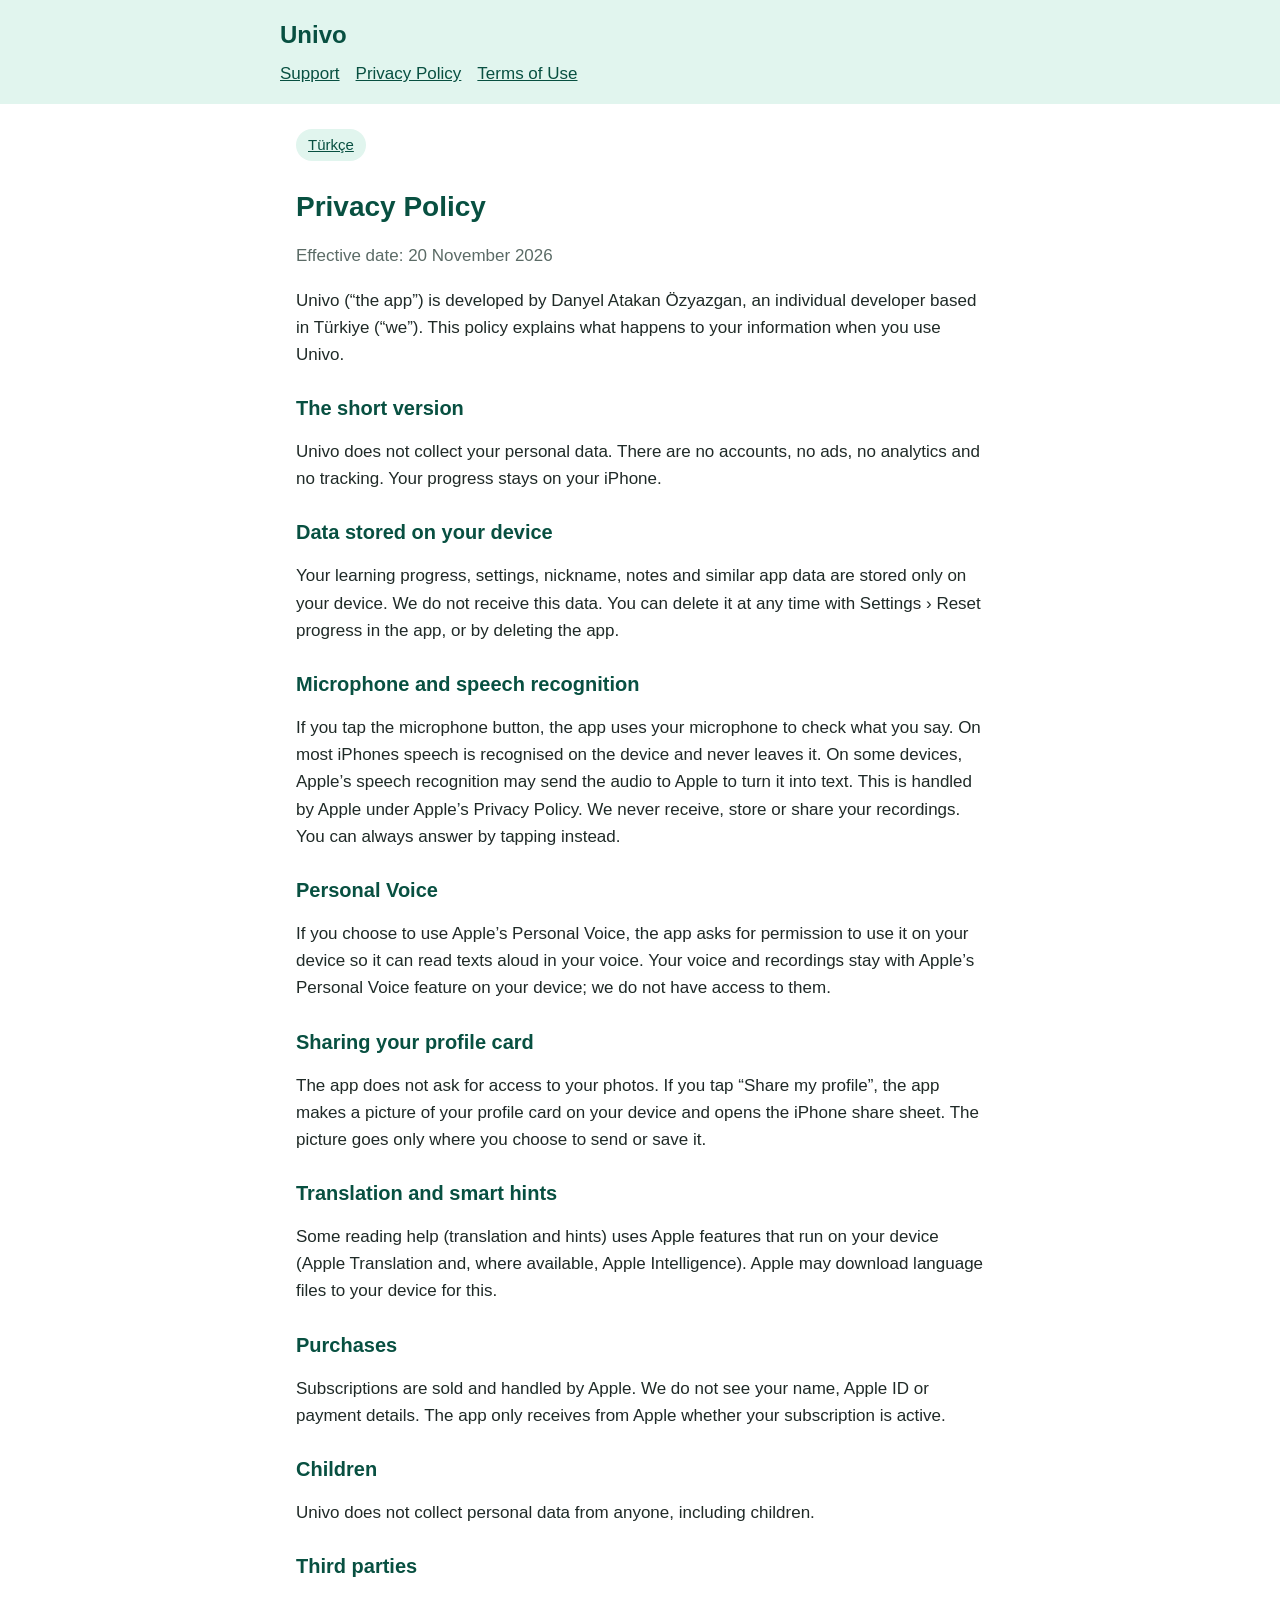
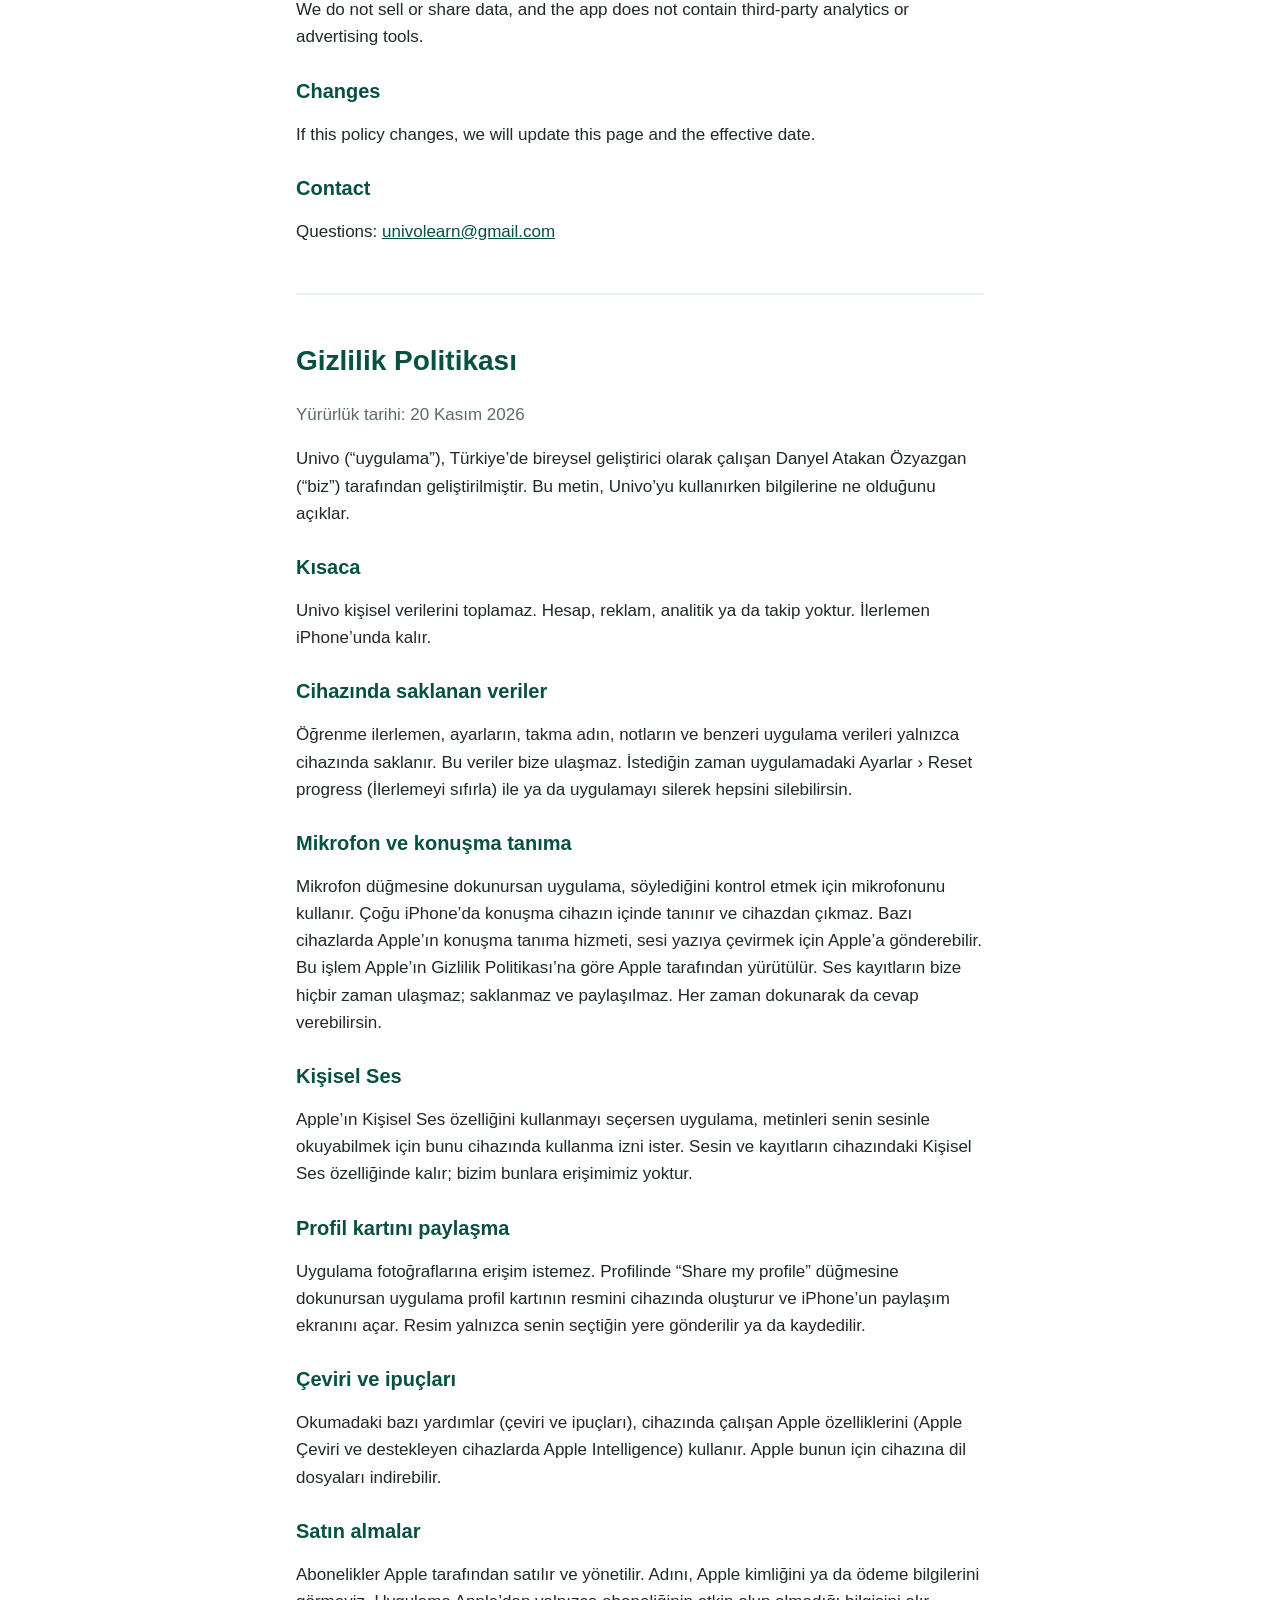
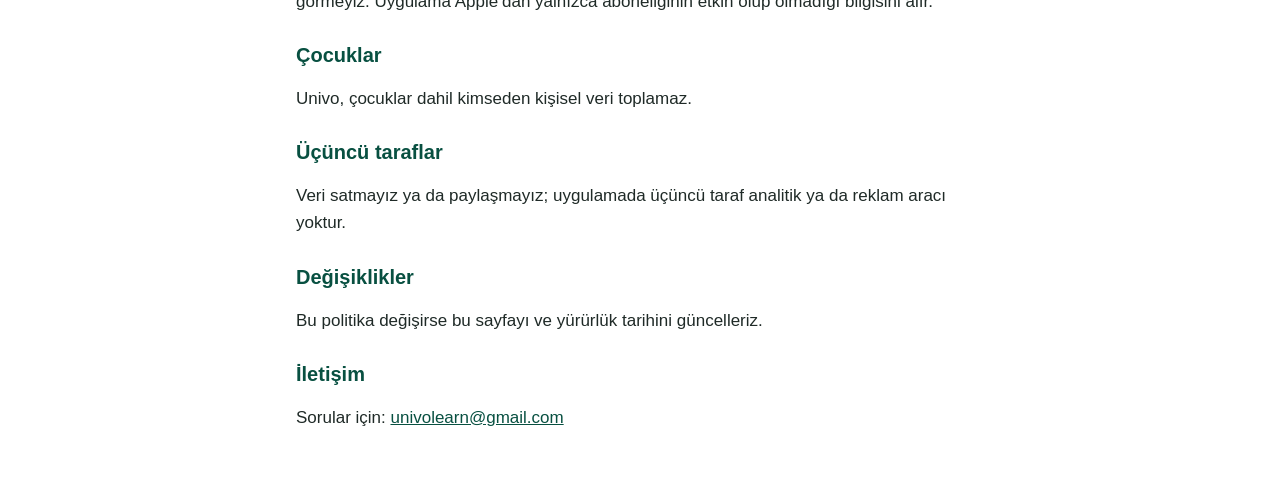
==== privacy.html @ 0c9133d4 "Univo support, privacy and terms pages" ====
<!doctype html>
<html lang="en">
<head>
<meta charset="utf-8">
<meta name="viewport" content="width=device-width, initial-scale=1">
<title>Privacy Policy – Univo</title>
<link rel="stylesheet" href="style.css">
</head>
<body>
<header><div class="in">
<a class="brand" href="index.html">Univo</a>
<nav><a href="index.html">Support</a><a href="privacy.html">Privacy Policy</a><a href="terms.html">Terms of Use</a></nav>
</div></header>
<main>
<p><a class="lang" href="#tr">Türkçe</a></p>
<h1>Privacy Policy</h1>
<p class="meta">Effective date: 20 November 2026</p>
<p>Univo (“the app”) is developed by Danyel Atakan Özyazgan, an individual developer based in Türkiye (“we”). This policy explains what happens to your information when you use Univo.</p>
<h2>The short version</h2>
<p>Univo does not collect your personal data. There are no accounts, no ads, no analytics and no tracking. Your progress stays on your iPhone.</p>
<h2>Data stored on your device</h2>
<p>Your learning progress, settings, nickname, notes and similar app data are stored only on your device. We do not receive this data. You can delete it at any time with Settings › Reset progress in the app, or by deleting the app.</p>
<h2>Microphone and speech recognition</h2>
<p>If you tap the microphone button, the app uses your microphone to check what you say. On most iPhones speech is recognised on the device and never leaves it. On some devices, Apple’s speech recognition may send the audio to Apple to turn it into text. This is handled by Apple under Apple’s Privacy Policy. We never receive, store or share your recordings. You can always answer by tapping instead.</p>
<h2>Personal Voice</h2>
<p>If you choose to use Apple’s Personal Voice, the app asks for permission to use it on your device so it can read texts aloud in your voice. Your voice and recordings stay with Apple’s Personal Voice feature on your device; we do not have access to them.</p>
<h2>Sharing your profile card</h2>
<p>The app does not ask for access to your photos. If you tap “Share my profile”, the app makes a picture of your profile card on your device and opens the iPhone share sheet. The picture goes only where you choose to send or save it.</p>
<h2>Translation and smart hints</h2>
<p>Some reading help (translation and hints) uses Apple features that run on your device (Apple Translation and, where available, Apple Intelligence). Apple may download language files to your device for this.</p>
<h2>Purchases</h2>
<p>Subscriptions are sold and handled by Apple. We do not see your name, Apple ID or payment details. The app only receives from Apple whether your subscription is active.</p>
<h2>Children</h2>
<p>Univo does not collect personal data from anyone, including children.</p>
<h2>Third parties</h2>
<p>We do not sell or share data, and the app does not contain third-party analytics or advertising tools.</p>
<h2>Changes</h2>
<p>If this policy changes, we will update this page and the effective date.</p>
<h2>Contact</h2>
<p>Questions: <a href="mailto:univolearn@gmail.com">univolearn@gmail.com</a></p>

<hr>
<section id="tr" lang="tr">
<h1>Gizlilik Politikası</h1>
<p class="meta">Yürürlük tarihi: 20 Kasım 2026</p>
<p>Univo (“uygulama”), Türkiye’de bireysel geliştirici olarak çalışan Danyel Atakan Özyazgan (“biz”) tarafından geliştirilmiştir. Bu metin, Univo’yu kullanırken bilgilerine ne olduğunu açıklar.</p>
<h2>Kısaca</h2>
<p>Univo kişisel verilerini toplamaz. Hesap, reklam, analitik ya da takip yoktur. İlerlemen iPhone’unda kalır.</p>
<h2>Cihazında saklanan veriler</h2>
<p>Öğrenme ilerlemen, ayarların, takma adın, notların ve benzeri uygulama verileri yalnızca cihazında saklanır. Bu veriler bize ulaşmaz. İstediğin zaman uygulamadaki Ayarlar › Reset progress (İlerlemeyi sıfırla) ile ya da uygulamayı silerek hepsini silebilirsin.</p>
<h2>Mikrofon ve konuşma tanıma</h2>
<p>Mikrofon düğmesine dokunursan uygulama, söylediğini kontrol etmek için mikrofonunu kullanır. Çoğu iPhone’da konuşma cihazın içinde tanınır ve cihazdan çıkmaz. Bazı cihazlarda Apple’ın konuşma tanıma hizmeti, sesi yazıya çevirmek için Apple’a gönderebilir. Bu işlem Apple’ın Gizlilik Politikası’na göre Apple tarafından yürütülür. Ses kayıtların bize hiçbir zaman ulaşmaz; saklanmaz ve paylaşılmaz. Her zaman dokunarak da cevap verebilirsin.</p>
<h2>Kişisel Ses</h2>
<p>Apple’ın Kişisel Ses özelliğini kullanmayı seçersen uygulama, metinleri senin sesinle okuyabilmek için bunu cihazında kullanma izni ister. Sesin ve kayıtların cihazındaki Kişisel Ses özelliğinde kalır; bizim bunlara erişimimiz yoktur.</p>
<h2>Profil kartını paylaşma</h2>
<p>Uygulama fotoğraflarına erişim istemez. Profilinde “Share my profile” düğmesine dokunursan uygulama profil kartının resmini cihazında oluşturur ve iPhone’un paylaşım ekranını açar. Resim yalnızca senin seçtiğin yere gönderilir ya da kaydedilir.</p>
<h2>Çeviri ve ipuçları</h2>
<p>Okumadaki bazı yardımlar (çeviri ve ipuçları), cihazında çalışan Apple özelliklerini (Apple Çeviri ve destekleyen cihazlarda Apple Intelligence) kullanır. Apple bunun için cihazına dil dosyaları indirebilir.</p>
<h2>Satın almalar</h2>
<p>Abonelikler Apple tarafından satılır ve yönetilir. Adını, Apple kimliğini ya da ödeme bilgilerini görmeyiz. Uygulama Apple’dan yalnızca aboneliğinin etkin olup olmadığı bilgisini alır.</p>
<h2>Çocuklar</h2>
<p>Univo, çocuklar dahil kimseden kişisel veri toplamaz.</p>
<h2>Üçüncü taraflar</h2>
<p>Veri satmayız ya da paylaşmayız; uygulamada üçüncü taraf analitik ya da reklam aracı yoktur.</p>
<h2>Değişiklikler</h2>
<p>Bu politika değişirse bu sayfayı ve yürürlük tarihini güncelleriz.</p>
<h2>İletişim</h2>
<p>Sorular için: <a href="mailto:univolearn@gmail.com">univolearn@gmail.com</a></p>
</section>
</main>
</body>
</html>
---- style.css ----
:root{--bg:#fff;--accent:#E1F5EE;--head:#085041;--text:#1f2a27;--muted:#5b6b66}
*{box-sizing:border-box}
body{margin:0;background:var(--bg);color:var(--text);font:17px/1.6 -apple-system,BlinkMacSystemFont,"Segoe UI",Roboto,Helvetica,Arial,sans-serif;-webkit-text-size-adjust:100%}
header{background:var(--accent);padding:16px}
header .in,main{max-width:720px;margin:0 auto}
.brand{font-size:24px;font-weight:700;color:var(--head);text-decoration:none}
nav{margin-top:6px;display:flex;flex-wrap:wrap;gap:16px}
nav a,a{color:var(--head)}
main{padding:8px 16px 48px}
h1,h2{color:var(--head);line-height:1.25}
h1{font-size:28px;margin-top:28px}
h2{font-size:20px;margin-top:28px}
.lang{display:inline-block;background:var(--accent);padding:4px 12px;border-radius:999px;font-size:15px}
.meta{color:var(--muted)}
hr{border:0;border-top:2px solid var(--accent);margin:48px 0}
li{margin:6px 0}
a{overflow-wrap:anywhere}
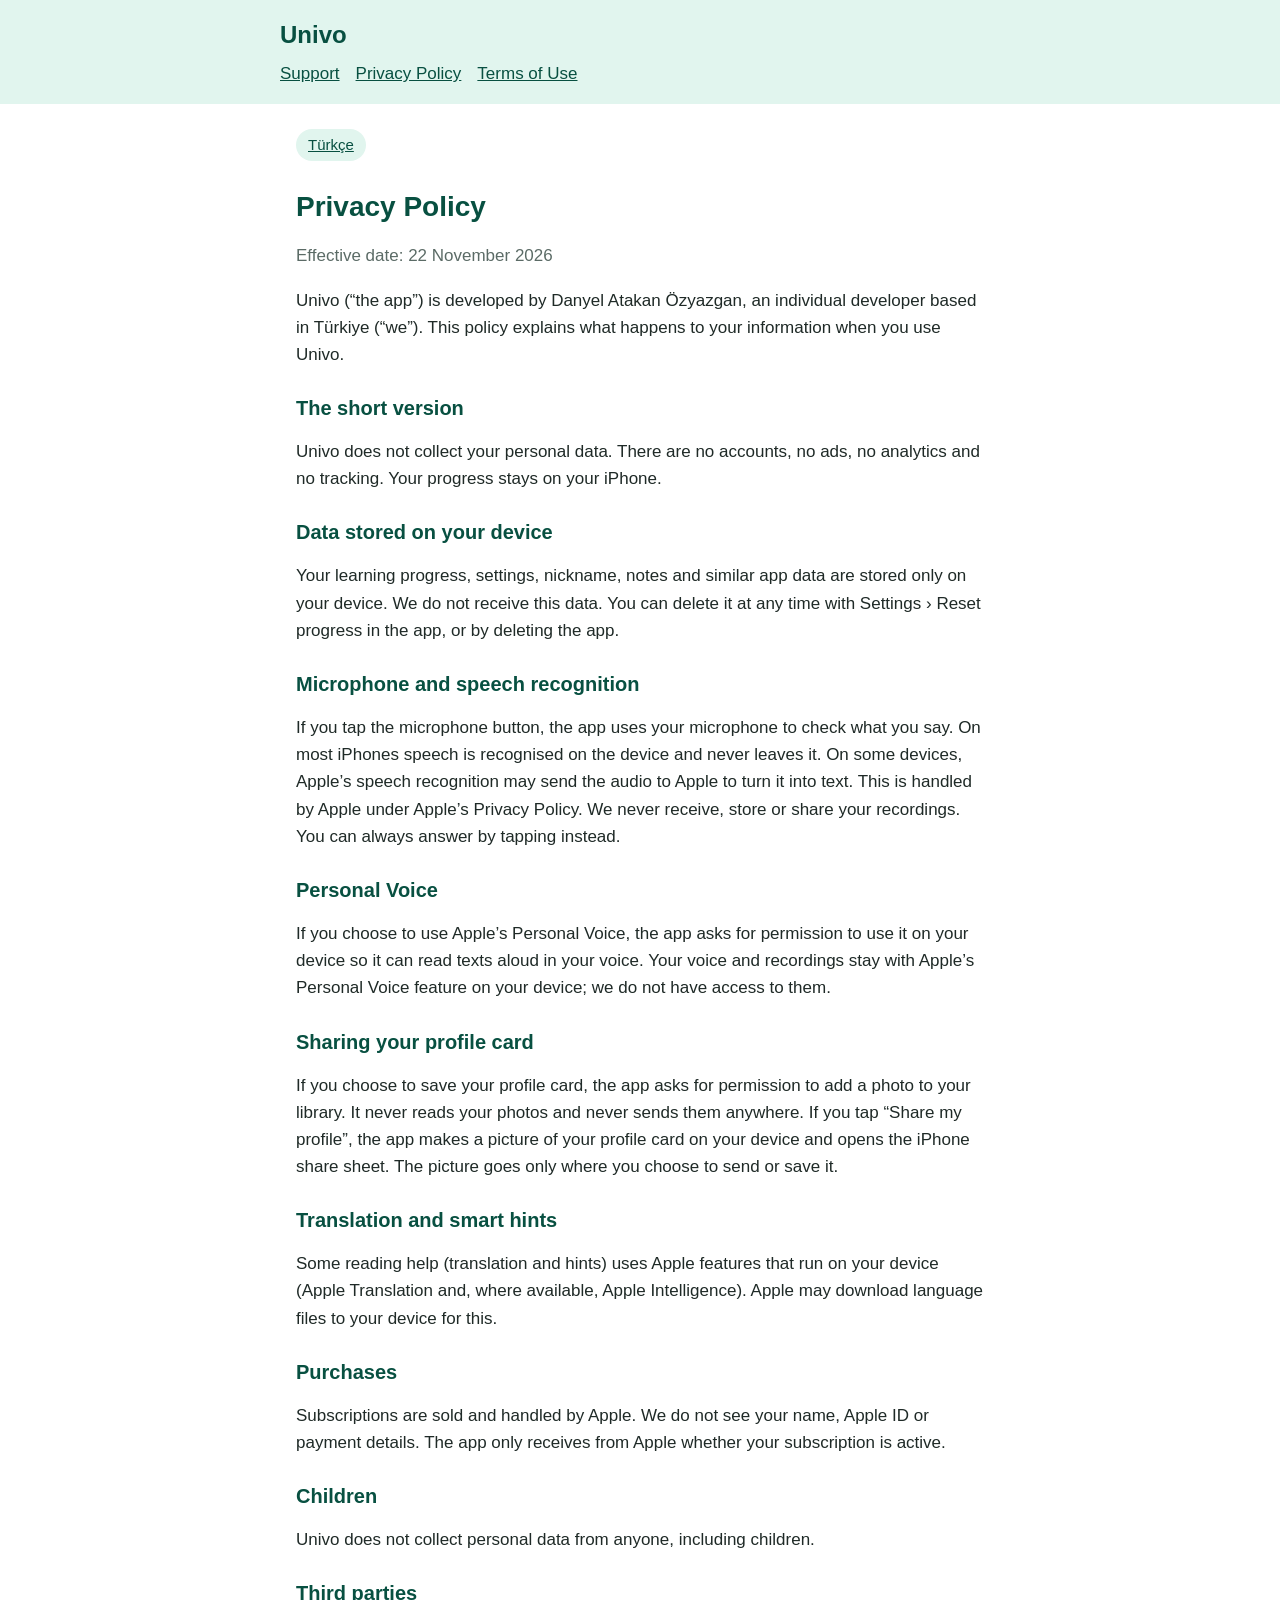
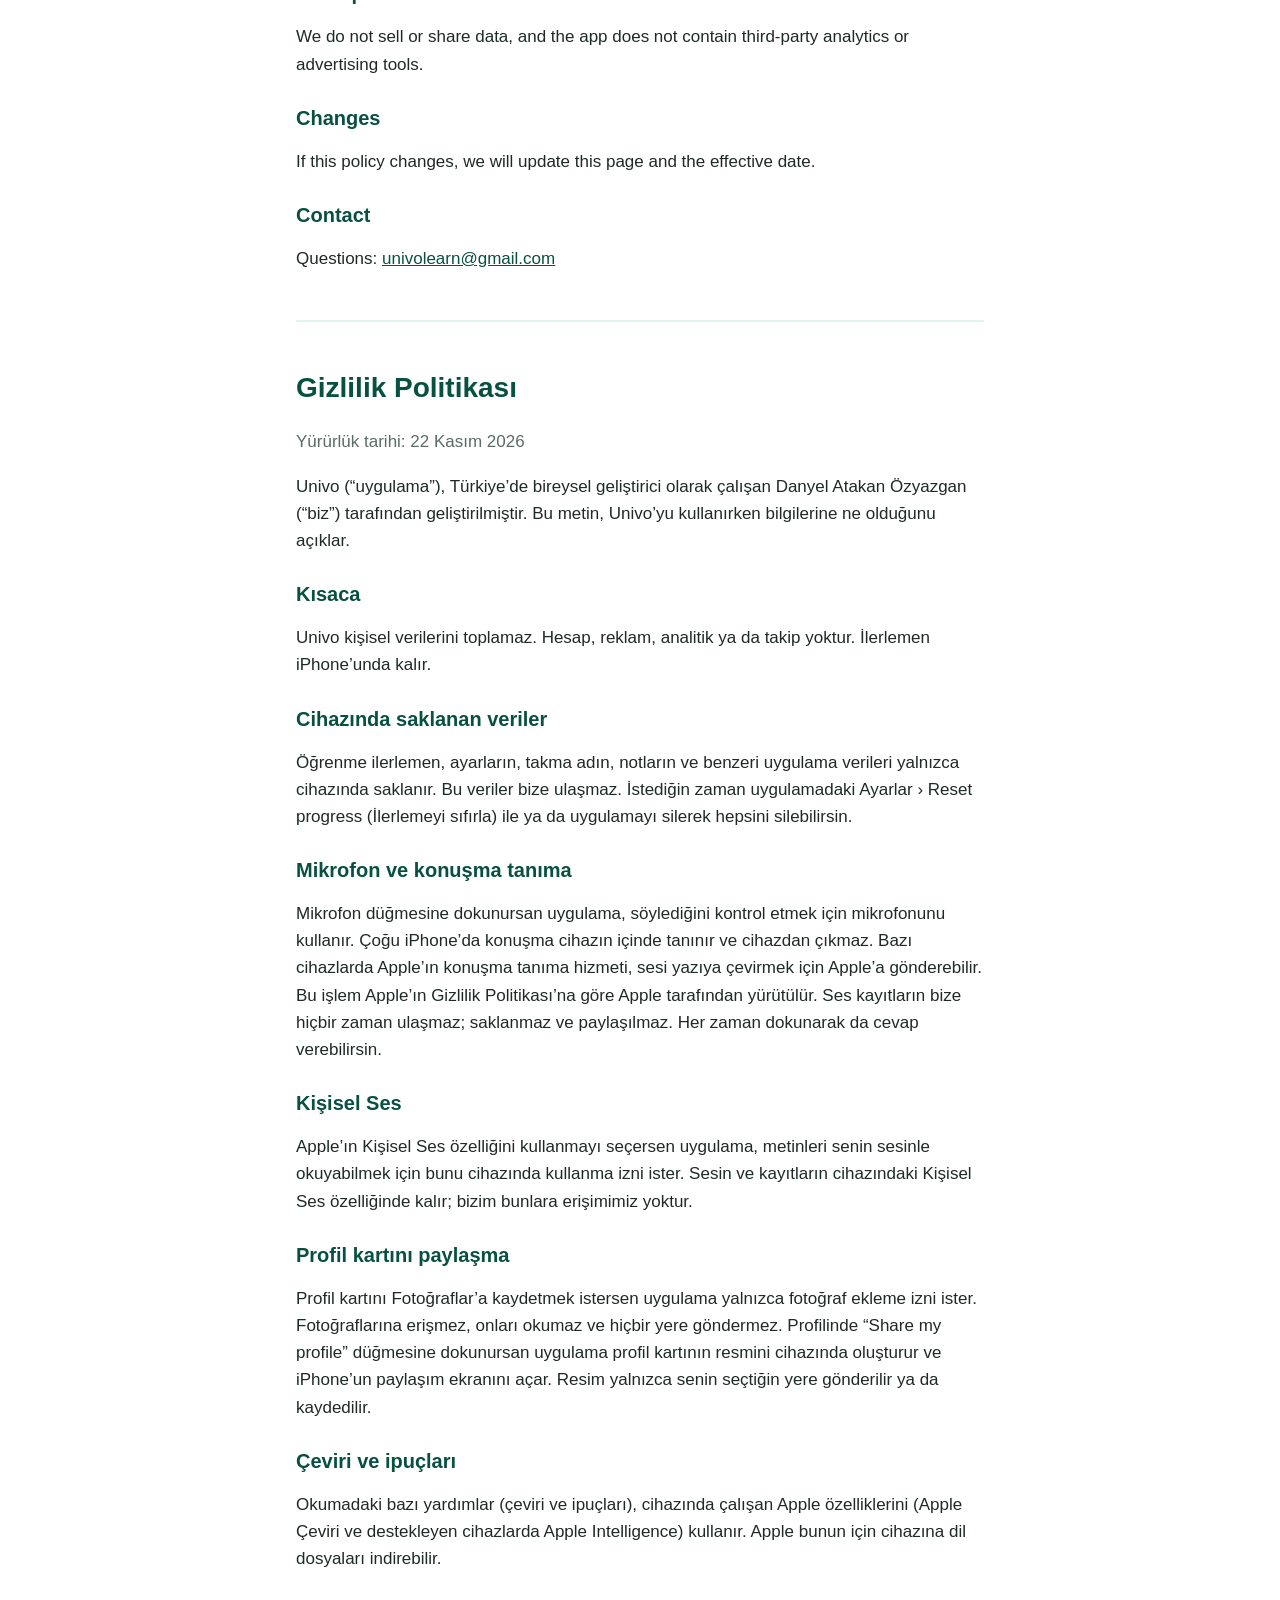
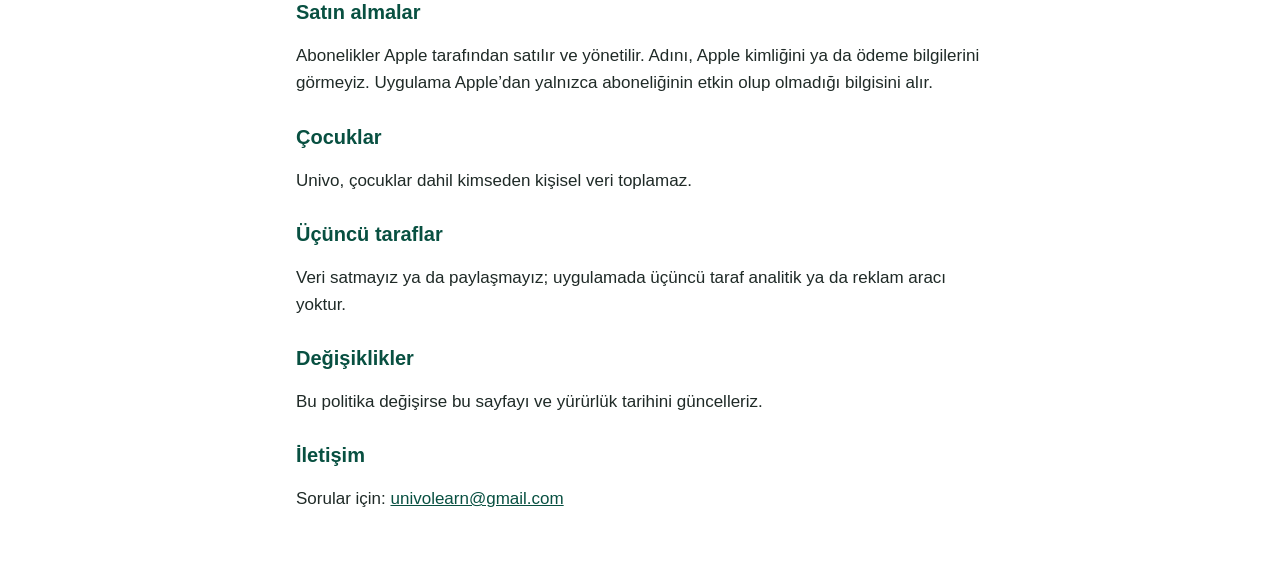
==== commit c30c2e97: "privacy: fotoğraf ekleme izni açıklaması; tarih 22 Kasım 2026 Co-Authored-By: Claude Opus 5.5 <norep" ====
--- a/privacy.html
+++ b/privacy.html
@@ -14,7 +14,7 @@
 <main>
 <p><a class="lang" href="#tr">Türkçe</a></p>
 <h1>Privacy Policy</h1>
-<p class="meta">Effective date: 20 November 2026</p>
+<p class="meta">Effective date: 22 November 2026</p>
 <p>Univo (“the app”) is developed by Danyel Atakan Özyazgan, an individual developer based in Türkiye (“we”). This policy explains what happens to your information when you use Univo.</p>
 <h2>The short version</h2>
 <p>Univo does not collect your personal data. There are no accounts, no ads, no analytics and no tracking. Your progress stays on your iPhone.</p>
@@ -25,7 +25,7 @@
 <h2>Personal Voice</h2>
 <p>If you choose to use Apple’s Personal Voice, the app asks for permission to use it on your device so it can read texts aloud in your voice. Your voice and recordings stay with Apple’s Personal Voice feature on your device; we do not have access to them.</p>
 <h2>Sharing your profile card</h2>
-<p>The app does not ask for access to your photos. If you tap “Share my profile”, the app makes a picture of your profile card on your device and opens the iPhone share sheet. The picture goes only where you choose to send or save it.</p>
+<p>If you choose to save your profile card, the app asks for permission to add a photo to your library. It never reads your photos and never sends them anywhere. If you tap “Share my profile”, the app makes a picture of your profile card on your device and opens the iPhone share sheet. The picture goes only where you choose to send or save it.</p>
 <h2>Translation and smart hints</h2>
 <p>Some reading help (translation and hints) uses Apple features that run on your device (Apple Translation and, where available, Apple Intelligence). Apple may download language files to your device for this.</p>
 <h2>Purchases</h2>
@@ -42,7 +42,7 @@
 <hr>
 <section id="tr" lang="tr">
 <h1>Gizlilik Politikası</h1>
-<p class="meta">Yürürlük tarihi: 20 Kasım 2026</p>
+<p class="meta">Yürürlük tarihi: 22 Kasım 2026</p>
 <p>Univo (“uygulama”), Türkiye’de bireysel geliştirici olarak çalışan Danyel Atakan Özyazgan (“biz”) tarafından geliştirilmiştir. Bu metin, Univo’yu kullanırken bilgilerine ne olduğunu açıklar.</p>
 <h2>Kısaca</h2>
 <p>Univo kişisel verilerini toplamaz. Hesap, reklam, analitik ya da takip yoktur. İlerlemen iPhone’unda kalır.</p>
@@ -53,7 +53,7 @@
 <h2>Kişisel Ses</h2>
 <p>Apple’ın Kişisel Ses özelliğini kullanmayı seçersen uygulama, metinleri senin sesinle okuyabilmek için bunu cihazında kullanma izni ister. Sesin ve kayıtların cihazındaki Kişisel Ses özelliğinde kalır; bizim bunlara erişimimiz yoktur.</p>
 <h2>Profil kartını paylaşma</h2>
-<p>Uygulama fotoğraflarına erişim istemez. Profilinde “Share my profile” düğmesine dokunursan uygulama profil kartının resmini cihazında oluşturur ve iPhone’un paylaşım ekranını açar. Resim yalnızca senin seçtiğin yere gönderilir ya da kaydedilir.</p>
+<p>Profil kartını Fotoğraflar’a kaydetmek istersen uygulama yalnızca fotoğraf ekleme izni ister. Fotoğraflarına erişmez, onları okumaz ve hiçbir yere göndermez. Profilinde “Share my profile” düğmesine dokunursan uygulama profil kartının resmini cihazında oluşturur ve iPhone’un paylaşım ekranını açar. Resim yalnızca senin seçtiğin yere gönderilir ya da kaydedilir.</p>
 <h2>Çeviri ve ipuçları</h2>
 <p>Okumadaki bazı yardımlar (çeviri ve ipuçları), cihazında çalışan Apple özelliklerini (Apple Çeviri ve destekleyen cihazlarda Apple Intelligence) kullanır. Apple bunun için cihazına dil dosyaları indirebilir.</p>
 <h2>Satın almalar</h2>
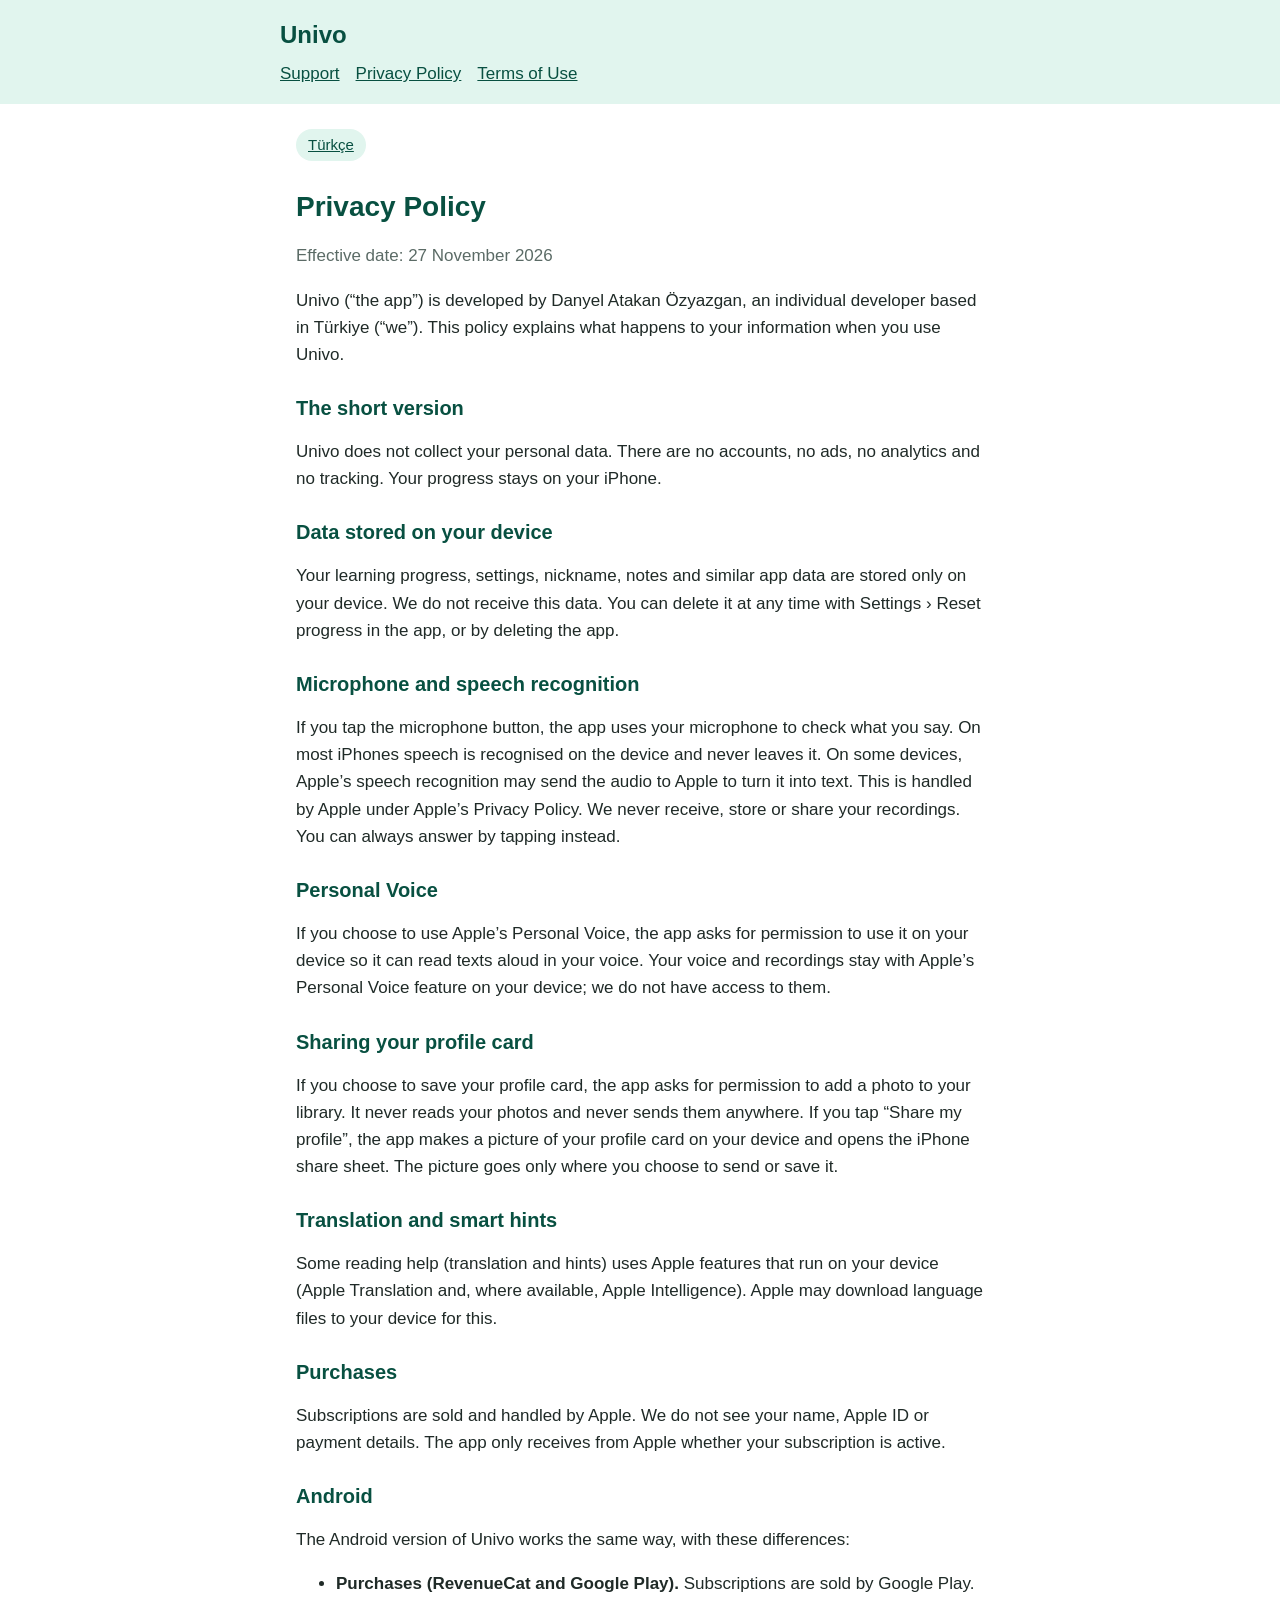
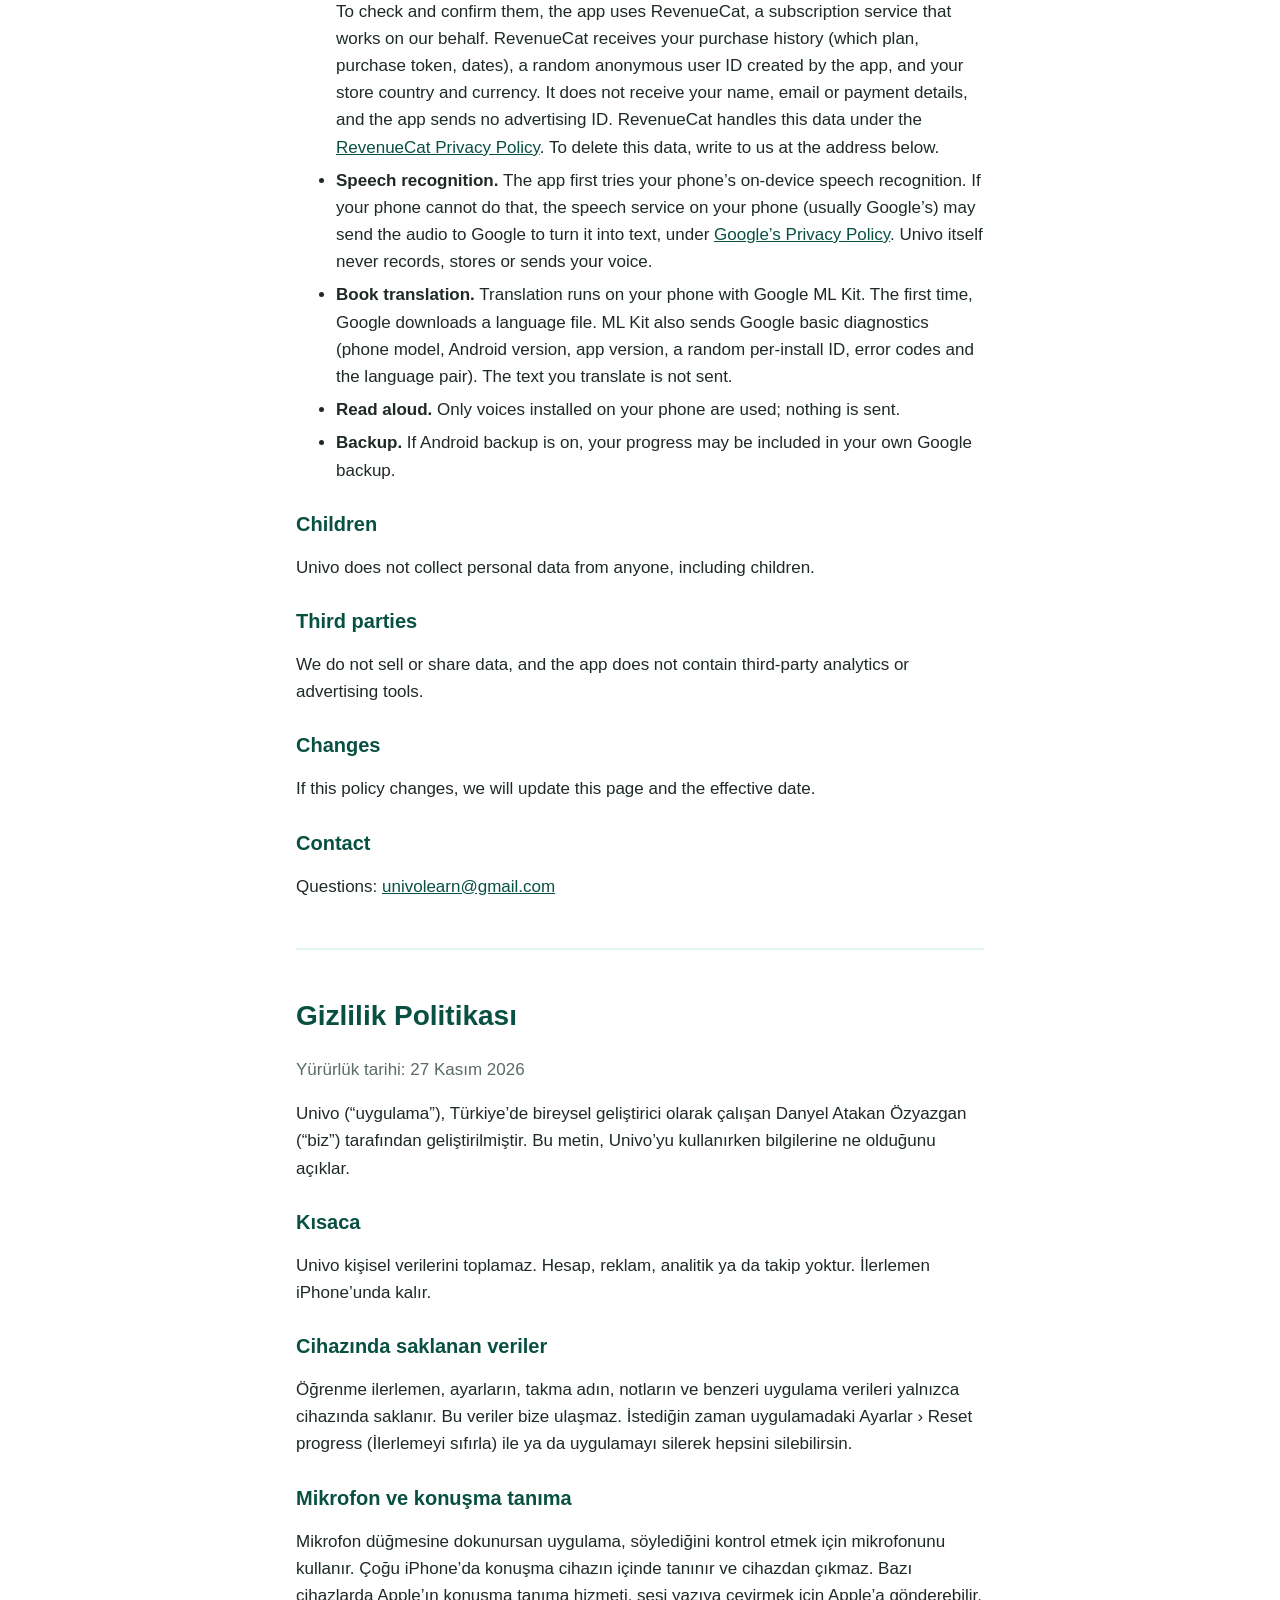
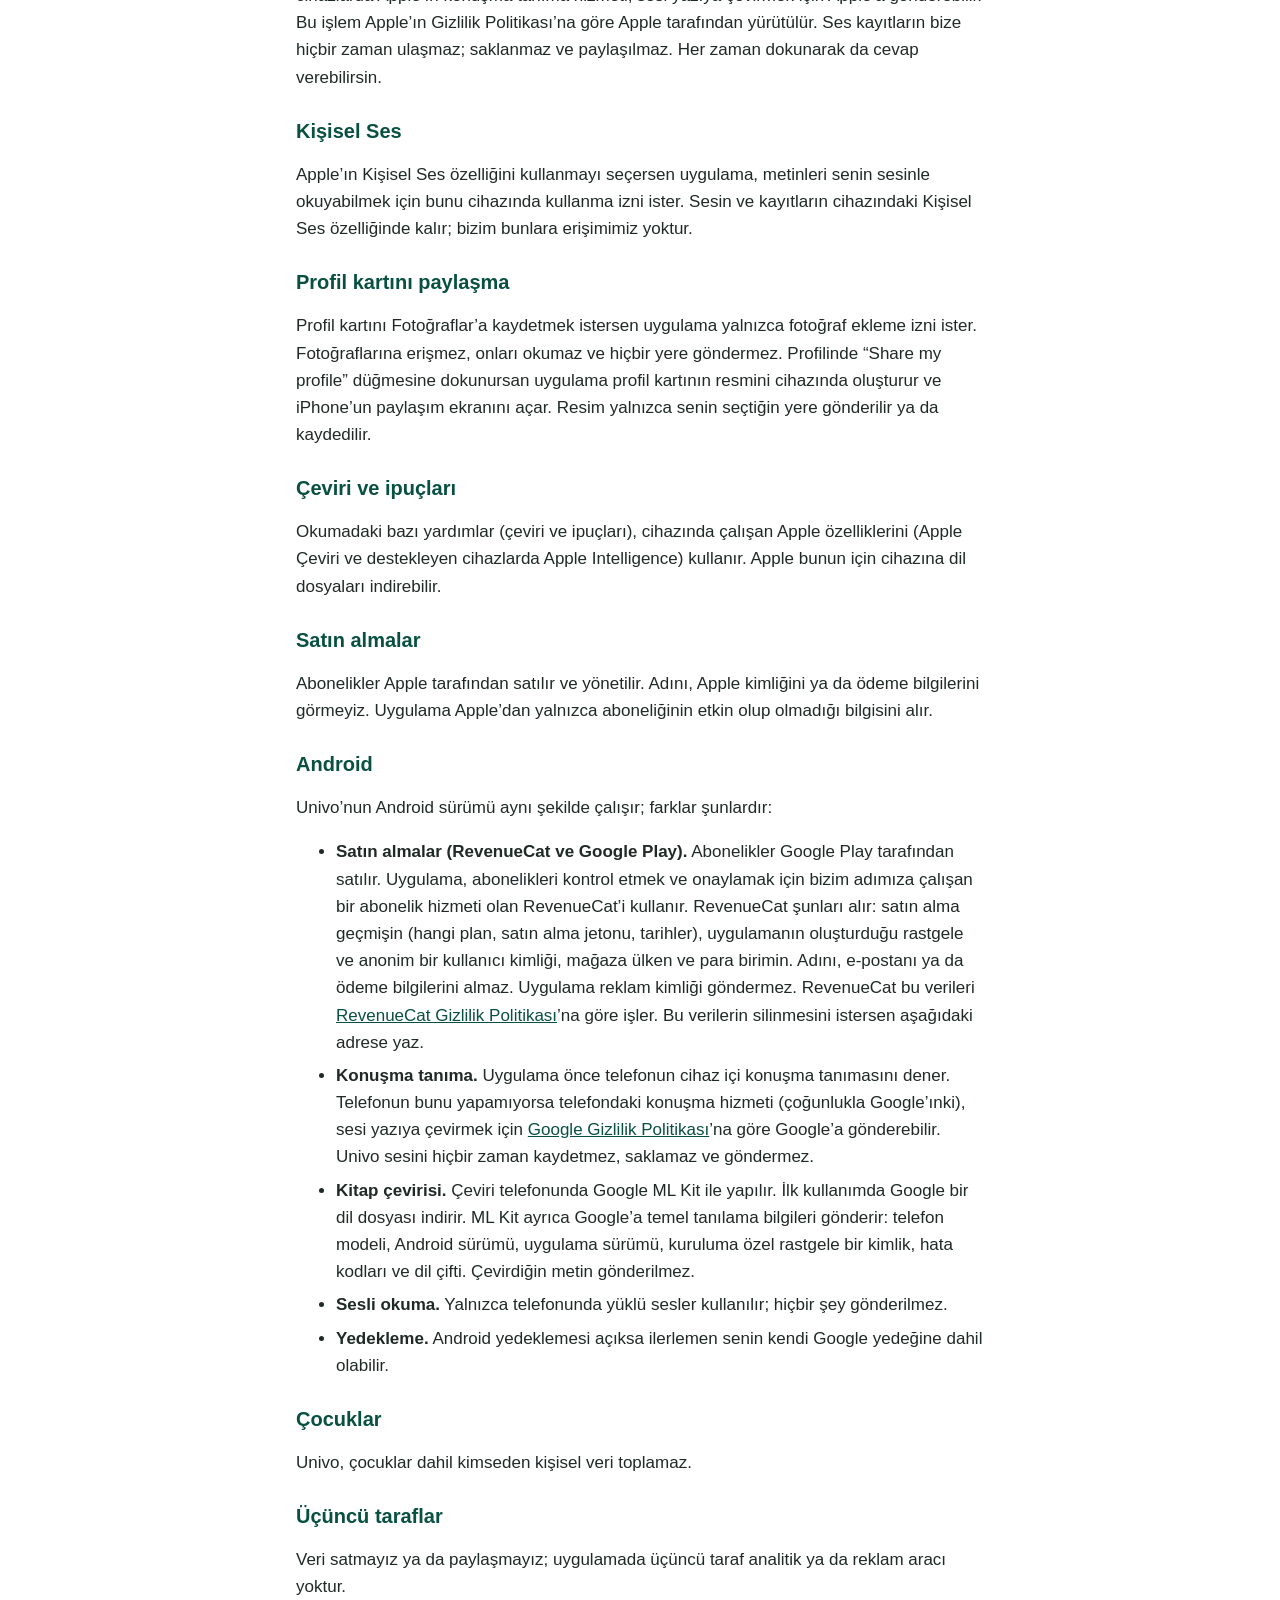
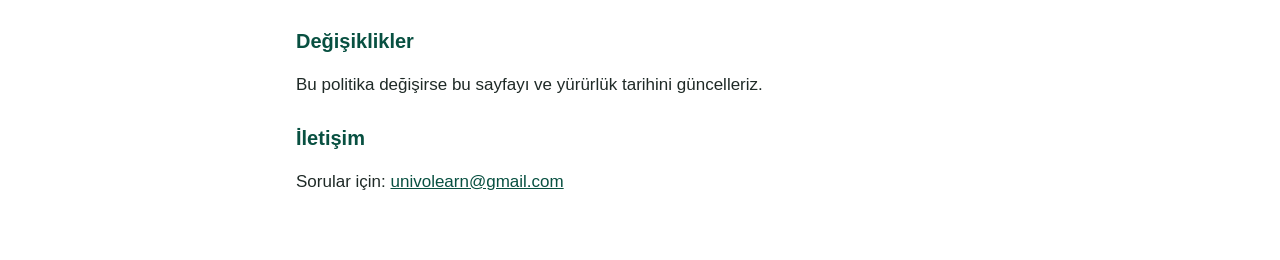
==== commit eb825408: "privacy: Android bölümü (RevenueCat, konuşma tanıma, ML Kit çeviri, yedekleme); tarih 27 Kasım 2026 " ====
--- a/privacy.html
+++ b/privacy.html
@@ -14,7 +14,7 @@
 <main>
 <p><a class="lang" href="#tr">Türkçe</a></p>
 <h1>Privacy Policy</h1>
-<p class="meta">Effective date: 22 November 2026</p>
+<p class="meta">Effective date: 27 November 2026</p>
 <p>Univo (“the app”) is developed by Danyel Atakan Özyazgan, an individual developer based in Türkiye (“we”). This policy explains what happens to your information when you use Univo.</p>
 <h2>The short version</h2>
 <p>Univo does not collect your personal data. There are no accounts, no ads, no analytics and no tracking. Your progress stays on your iPhone.</p>
@@ -30,6 +30,15 @@
 <p>Some reading help (translation and hints) uses Apple features that run on your device (Apple Translation and, where available, Apple Intelligence). Apple may download language files to your device for this.</p>
 <h2>Purchases</h2>
 <p>Subscriptions are sold and handled by Apple. We do not see your name, Apple ID or payment details. The app only receives from Apple whether your subscription is active.</p>
+<h2>Android</h2>
+<p>The Android version of Univo works the same way, with these differences:</p>
+<ul>
+<li><strong>Purchases (RevenueCat and Google Play).</strong> Subscriptions are sold by Google Play. To check and confirm them, the app uses RevenueCat, a subscription service that works on our behalf. RevenueCat receives your purchase history (which plan, purchase token, dates), a random anonymous user ID created by the app, and your store country and currency. It does not receive your name, email or payment details, and the app sends no advertising ID. RevenueCat handles this data under the <a href="https://www.revenuecat.com/privacy">RevenueCat Privacy Policy</a>. To delete this data, write to us at the address below.</li>
+<li><strong>Speech recognition.</strong> The app first tries your phone’s on-device speech recognition. If your phone cannot do that, the speech service on your phone (usually Google’s) may send the audio to Google to turn it into text, under <a href="https://policies.google.com/privacy">Google’s Privacy Policy</a>. Univo itself never records, stores or sends your voice.</li>
+<li><strong>Book translation.</strong> Translation runs on your phone with Google ML Kit. The first time, Google downloads a language file. ML Kit also sends Google basic diagnostics (phone model, Android version, app version, a random per-install ID, error codes and the language pair). The text you translate is not sent.</li>
+<li><strong>Read aloud.</strong> Only voices installed on your phone are used; nothing is sent.</li>
+<li><strong>Backup.</strong> If Android backup is on, your progress may be included in your own Google backup.</li>
+</ul>
 <h2>Children</h2>
 <p>Univo does not collect personal data from anyone, including children.</p>
 <h2>Third parties</h2>
@@ -42,7 +51,7 @@
 <hr>
 <section id="tr" lang="tr">
 <h1>Gizlilik Politikası</h1>
-<p class="meta">Yürürlük tarihi: 22 Kasım 2026</p>
+<p class="meta">Yürürlük tarihi: 27 Kasım 2026</p>
 <p>Univo (“uygulama”), Türkiye’de bireysel geliştirici olarak çalışan Danyel Atakan Özyazgan (“biz”) tarafından geliştirilmiştir. Bu metin, Univo’yu kullanırken bilgilerine ne olduğunu açıklar.</p>
 <h2>Kısaca</h2>
 <p>Univo kişisel verilerini toplamaz. Hesap, reklam, analitik ya da takip yoktur. İlerlemen iPhone’unda kalır.</p>
@@ -58,6 +67,15 @@
 <p>Okumadaki bazı yardımlar (çeviri ve ipuçları), cihazında çalışan Apple özelliklerini (Apple Çeviri ve destekleyen cihazlarda Apple Intelligence) kullanır. Apple bunun için cihazına dil dosyaları indirebilir.</p>
 <h2>Satın almalar</h2>
 <p>Abonelikler Apple tarafından satılır ve yönetilir. Adını, Apple kimliğini ya da ödeme bilgilerini görmeyiz. Uygulama Apple’dan yalnızca aboneliğinin etkin olup olmadığı bilgisini alır.</p>
+<h2>Android</h2>
+<p>Univo’nun Android sürümü aynı şekilde çalışır; farklar şunlardır:</p>
+<ul>
+<li><strong>Satın almalar (RevenueCat ve Google Play).</strong> Abonelikler Google Play tarafından satılır. Uygulama, abonelikleri kontrol etmek ve onaylamak için bizim adımıza çalışan bir abonelik hizmeti olan RevenueCat’i kullanır. RevenueCat şunları alır: satın alma geçmişin (hangi plan, satın alma jetonu, tarihler), uygulamanın oluşturduğu rastgele ve anonim bir kullanıcı kimliği, mağaza ülken ve para birimin. Adını, e-postanı ya da ödeme bilgilerini almaz. Uygulama reklam kimliği göndermez. RevenueCat bu verileri <a href="https://www.revenuecat.com/privacy">RevenueCat Gizlilik Politikası</a>’na göre işler. Bu verilerin silinmesini istersen aşağıdaki adrese yaz.</li>
+<li><strong>Konuşma tanıma.</strong> Uygulama önce telefonun cihaz içi konuşma tanımasını dener. Telefonun bunu yapamıyorsa telefondaki konuşma hizmeti (çoğunlukla Google’ınki), sesi yazıya çevirmek için <a href="https://policies.google.com/privacy">Google Gizlilik Politikası</a>’na göre Google’a gönderebilir. Univo sesini hiçbir zaman kaydetmez, saklamaz ve göndermez.</li>
+<li><strong>Kitap çevirisi.</strong> Çeviri telefonunda Google ML Kit ile yapılır. İlk kullanımda Google bir dil dosyası indirir. ML Kit ayrıca Google’a temel tanılama bilgileri gönderir: telefon modeli, Android sürümü, uygulama sürümü, kuruluma özel rastgele bir kimlik, hata kodları ve dil çifti. Çevirdiğin metin gönderilmez.</li>
+<li><strong>Sesli okuma.</strong> Yalnızca telefonunda yüklü sesler kullanılır; hiçbir şey gönderilmez.</li>
+<li><strong>Yedekleme.</strong> Android yedeklemesi açıksa ilerlemen senin kendi Google yedeğine dahil olabilir.</li>
+</ul>
 <h2>Çocuklar</h2>
 <p>Univo, çocuklar dahil kimseden kişisel veri toplamaz.</p>
 <h2>Üçüncü taraflar</h2>
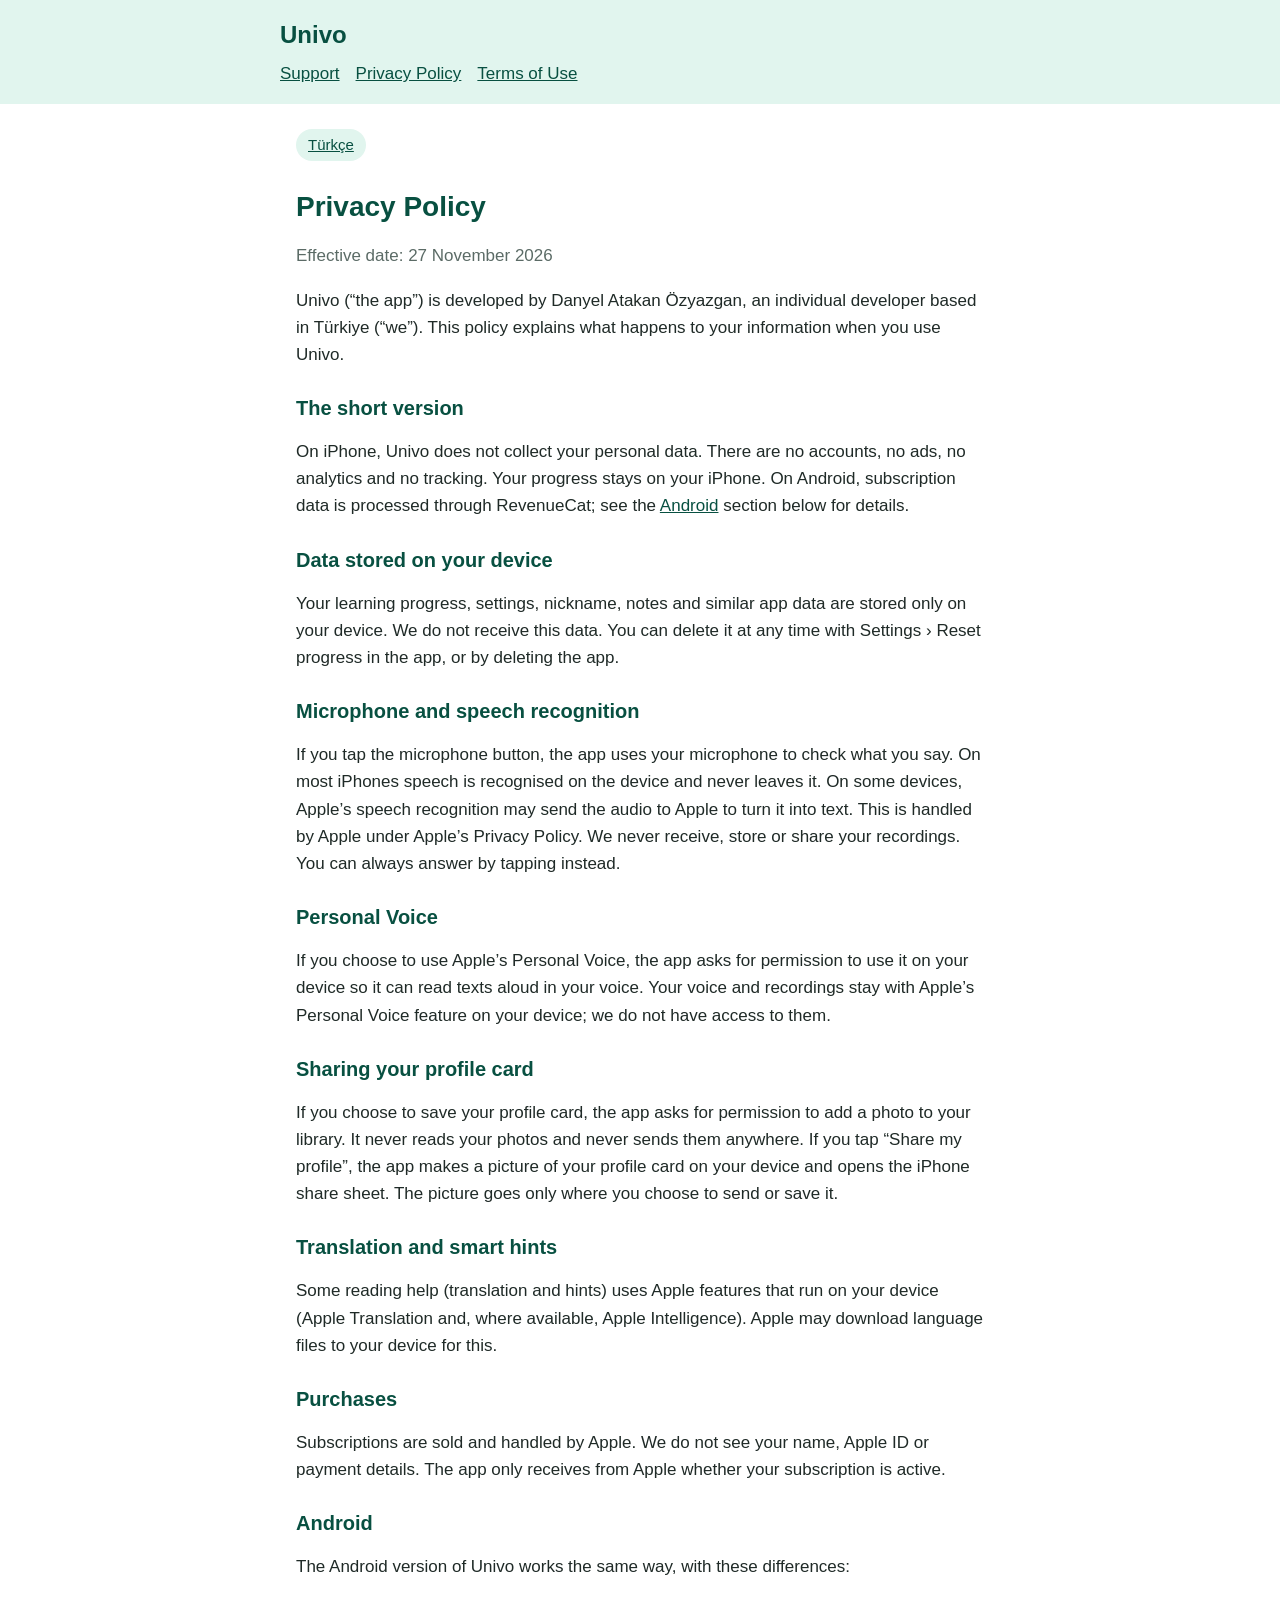
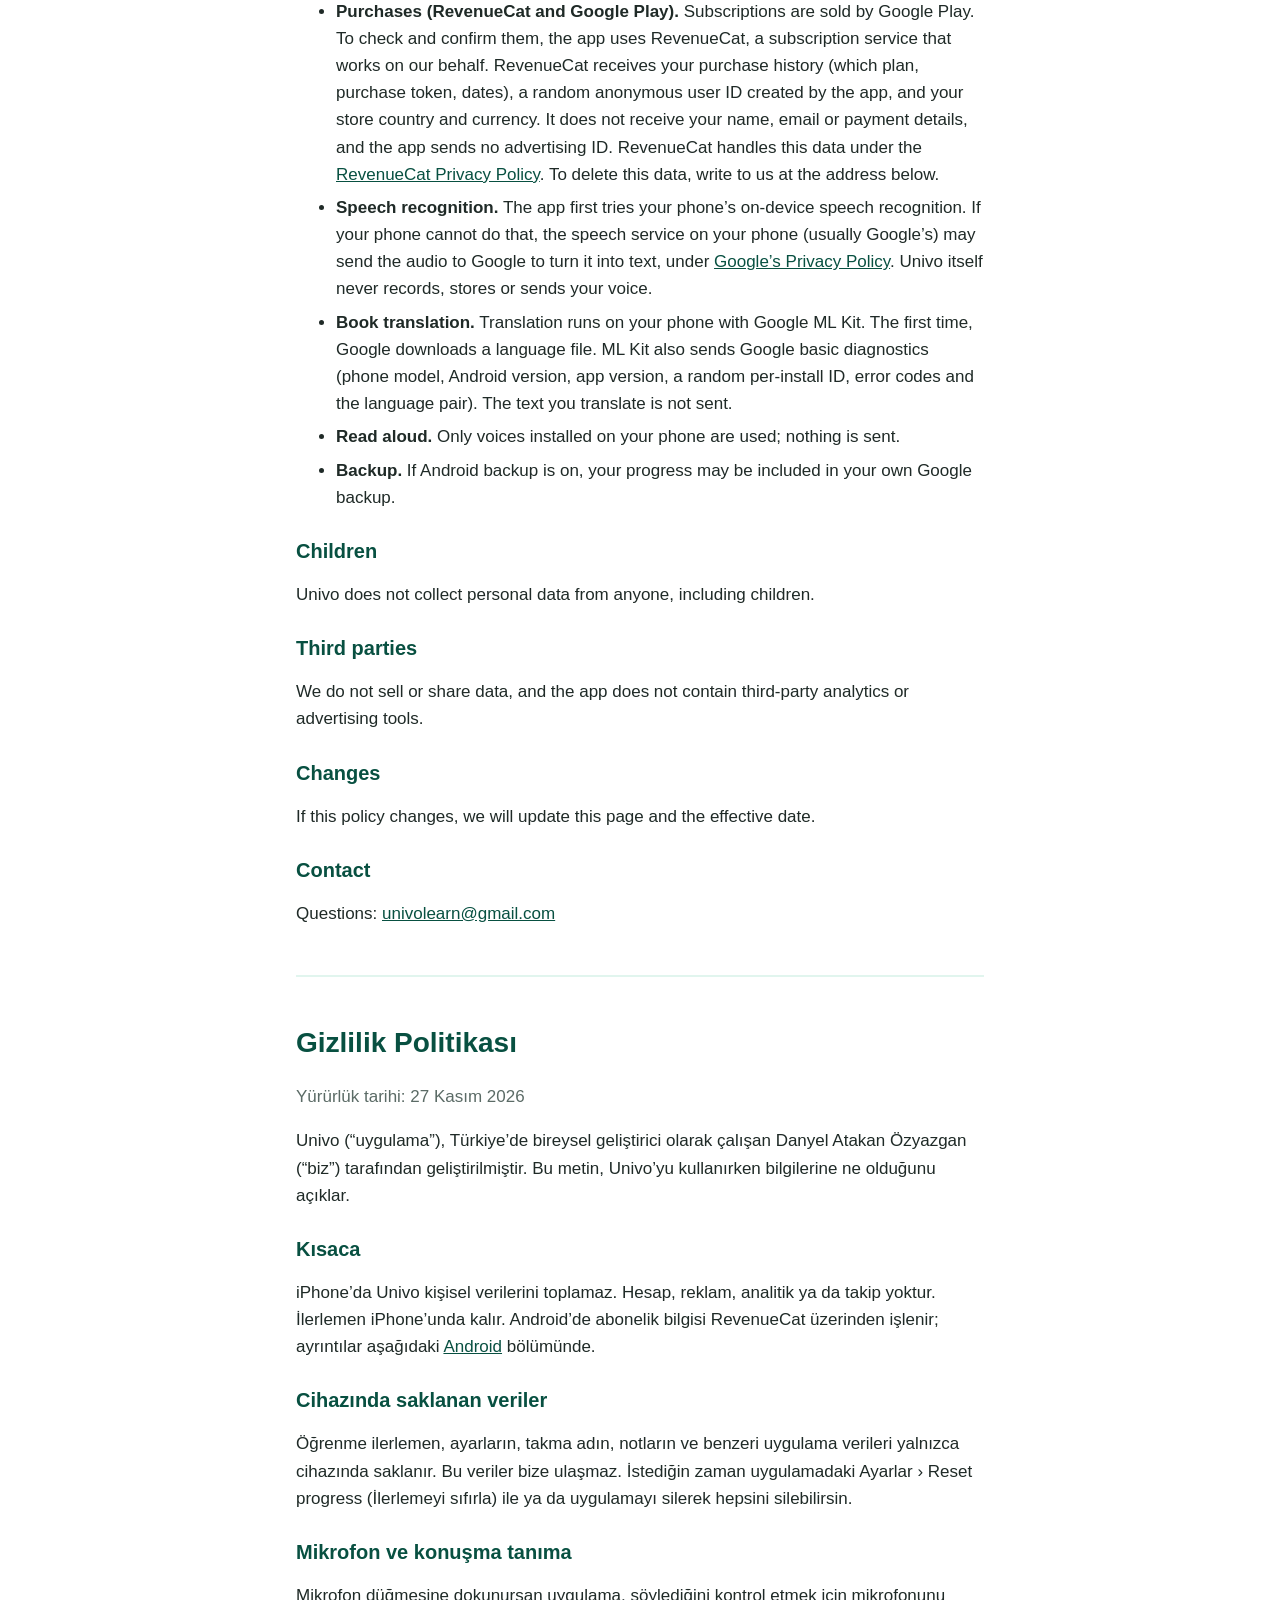
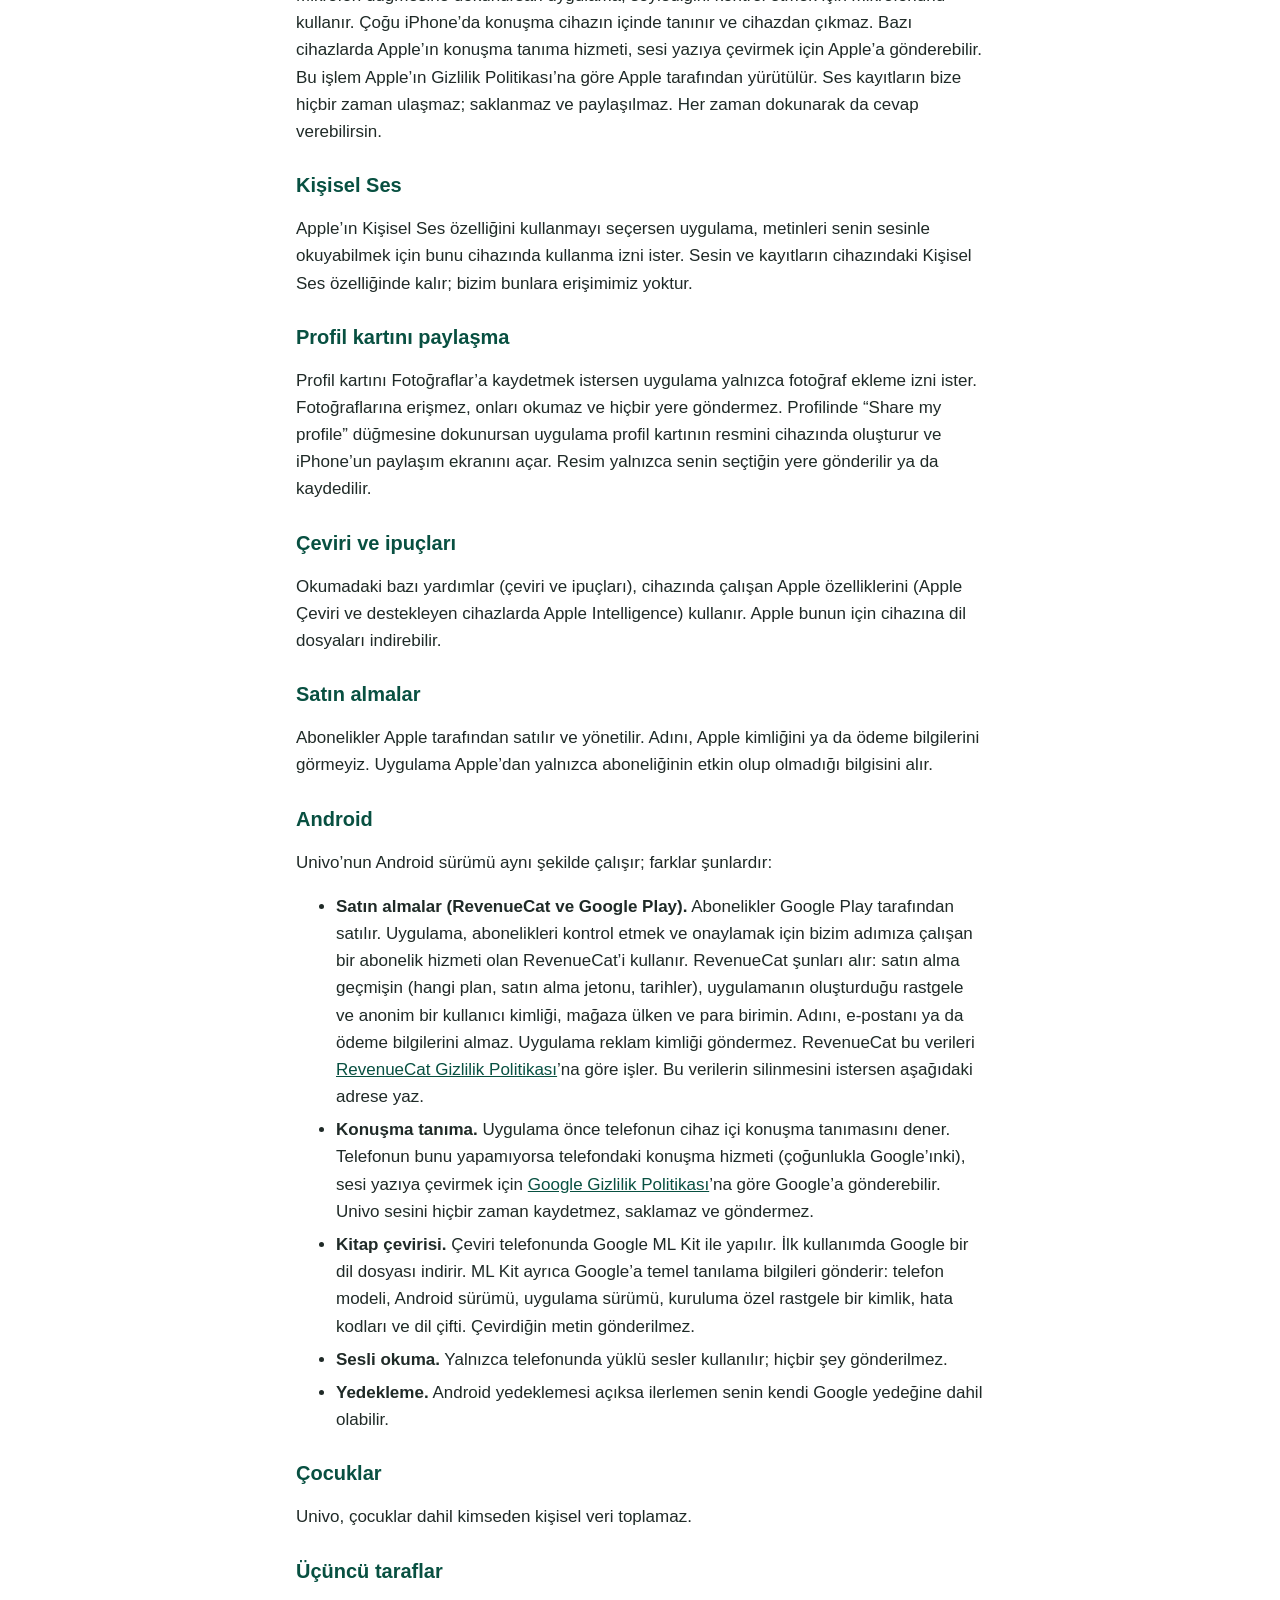
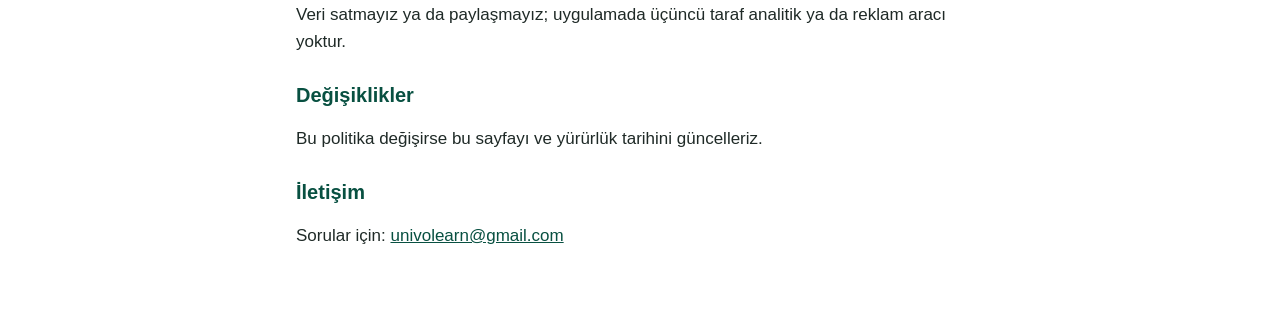
==== commit 109c6079: "privacy: Kısaca bölümü iPhone için daraltıldı, Android özeti ve bölüm bağlantısı (EN+TR) Co-Authored" ====
--- a/privacy.html
+++ b/privacy.html
@@ -17,7 +17,7 @@
 <p class="meta">Effective date: 27 November 2026</p>
 <p>Univo (“the app”) is developed by Danyel Atakan Özyazgan, an individual developer based in Türkiye (“we”). This policy explains what happens to your information when you use Univo.</p>
 <h2>The short version</h2>
-<p>Univo does not collect your personal data. There are no accounts, no ads, no analytics and no tracking. Your progress stays on your iPhone.</p>
+<p>On iPhone, Univo does not collect your personal data. There are no accounts, no ads, no analytics and no tracking. Your progress stays on your iPhone. On Android, subscription data is processed through RevenueCat; see the <a href="#android">Android</a> section below for details.</p>
 <h2>Data stored on your device</h2>
 <p>Your learning progress, settings, nickname, notes and similar app data are stored only on your device. We do not receive this data. You can delete it at any time with Settings › Reset progress in the app, or by deleting the app.</p>
 <h2>Microphone and speech recognition</h2>
@@ -30,7 +30,7 @@
 <p>Some reading help (translation and hints) uses Apple features that run on your device (Apple Translation and, where available, Apple Intelligence). Apple may download language files to your device for this.</p>
 <h2>Purchases</h2>
 <p>Subscriptions are sold and handled by Apple. We do not see your name, Apple ID or payment details. The app only receives from Apple whether your subscription is active.</p>
-<h2>Android</h2>
+<h2 id="android">Android</h2>
 <p>The Android version of Univo works the same way, with these differences:</p>
 <ul>
 <li><strong>Purchases (RevenueCat and Google Play).</strong> Subscriptions are sold by Google Play. To check and confirm them, the app uses RevenueCat, a subscription service that works on our behalf. RevenueCat receives your purchase history (which plan, purchase token, dates), a random anonymous user ID created by the app, and your store country and currency. It does not receive your name, email or payment details, and the app sends no advertising ID. RevenueCat handles this data under the <a href="https://www.revenuecat.com/privacy">RevenueCat Privacy Policy</a>. To delete this data, write to us at the address below.</li>
@@ -54,7 +54,7 @@
 <p class="meta">Yürürlük tarihi: 27 Kasım 2026</p>
 <p>Univo (“uygulama”), Türkiye’de bireysel geliştirici olarak çalışan Danyel Atakan Özyazgan (“biz”) tarafından geliştirilmiştir. Bu metin, Univo’yu kullanırken bilgilerine ne olduğunu açıklar.</p>
 <h2>Kısaca</h2>
-<p>Univo kişisel verilerini toplamaz. Hesap, reklam, analitik ya da takip yoktur. İlerlemen iPhone’unda kalır.</p>
+<p>iPhone’da Univo kişisel verilerini toplamaz. Hesap, reklam, analitik ya da takip yoktur. İlerlemen iPhone’unda kalır. Android’de abonelik bilgisi RevenueCat üzerinden işlenir; ayrıntılar aşağıdaki <a href="#android-tr">Android</a> bölümünde.</p>
 <h2>Cihazında saklanan veriler</h2>
 <p>Öğrenme ilerlemen, ayarların, takma adın, notların ve benzeri uygulama verileri yalnızca cihazında saklanır. Bu veriler bize ulaşmaz. İstediğin zaman uygulamadaki Ayarlar › Reset progress (İlerlemeyi sıfırla) ile ya da uygulamayı silerek hepsini silebilirsin.</p>
 <h2>Mikrofon ve konuşma tanıma</h2>
@@ -67,7 +67,7 @@
 <p>Okumadaki bazı yardımlar (çeviri ve ipuçları), cihazında çalışan Apple özelliklerini (Apple Çeviri ve destekleyen cihazlarda Apple Intelligence) kullanır. Apple bunun için cihazına dil dosyaları indirebilir.</p>
 <h2>Satın almalar</h2>
 <p>Abonelikler Apple tarafından satılır ve yönetilir. Adını, Apple kimliğini ya da ödeme bilgilerini görmeyiz. Uygulama Apple’dan yalnızca aboneliğinin etkin olup olmadığı bilgisini alır.</p>
-<h2>Android</h2>
+<h2 id="android-tr">Android</h2>
 <p>Univo’nun Android sürümü aynı şekilde çalışır; farklar şunlardır:</p>
 <ul>
 <li><strong>Satın almalar (RevenueCat ve Google Play).</strong> Abonelikler Google Play tarafından satılır. Uygulama, abonelikleri kontrol etmek ve onaylamak için bizim adımıza çalışan bir abonelik hizmeti olan RevenueCat’i kullanır. RevenueCat şunları alır: satın alma geçmişin (hangi plan, satın alma jetonu, tarihler), uygulamanın oluşturduğu rastgele ve anonim bir kullanıcı kimliği, mağaza ülken ve para birimin. Adını, e-postanı ya da ödeme bilgilerini almaz. Uygulama reklam kimliği göndermez. RevenueCat bu verileri <a href="https://www.revenuecat.com/privacy">RevenueCat Gizlilik Politikası</a>’na göre işler. Bu verilerin silinmesini istersen aşağıdaki adrese yaz.</li>
